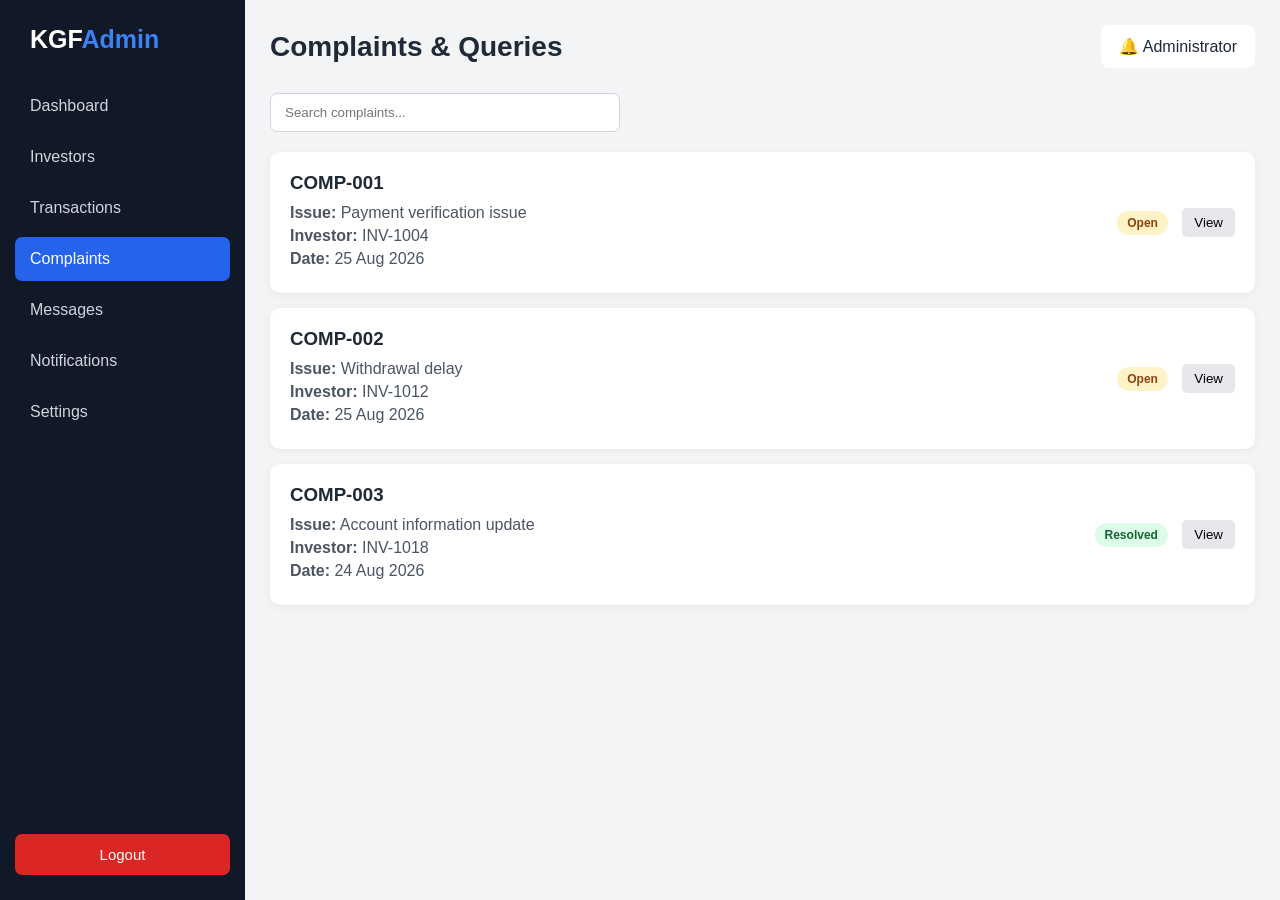
==== complaints.html @ 98525307 "update" ====
<!DOCTYPE html>
<html lang="en">
<head>
    <meta charset="UTF-8">
    <meta name="viewport" content="width=device-width, initial-scale=1.0">
    <title>KGF Admin - Complaints</title>
    <link rel="stylesheet" href="style.css">
</head>

<body>

<div class="sidebar">

    <div class="logo">KGF<span>Admin</span></div>

    <ul>
        <li><a href="index.html">Dashboard</a></li>
        <li><a href="investors.html">Investors</a></li>
        <li><a href="transactions.html">Transactions</a></li>
        <li><a href="complaints.html" class="active">Complaints</a></li>
        <li><a href="messages.html">Messages</a></li>
        <li><a href="notifications.html">Notifications</a></li>
        <li><a href="settings.html">Settings</a></li>
    </ul>

    <button class="logout-btn" onclick="logout()">Logout</button>

</div>

<div class="main-content">

    <div class="topbar">
        <h1>Complaints & Queries</h1>

        <div class="admin-profile">
            🔔 Administrator
        </div>
    </div>

    <div class="page-actions">

        <input
            type="text"
            id="complaintSearch"
            placeholder="Search complaints..."
            onkeyup="searchComplaints()"
        >

    </div>

    <div class="complaints-container" id="complaintContainer">

        <div class="complaint-card">

            <div>
                <h3>COMP-001</h3>
                <p><strong>Issue:</strong> Payment verification issue</p>
                <p><strong>Investor:</strong> INV-1004</p>
                <p><strong>Date:</strong> 25 Aug 2026</p>
            </div>

            <div>
                <span class="status pending">Open</span>

                <button
                    class="view-btn"
                    onclick="viewComplaint('COMP-001')">
                    View
                </button>
            </div>

        </div>

        <div class="complaint-card">

            <div>
                <h3>COMP-002</h3>
                <p><strong>Issue:</strong> Withdrawal delay</p>
                <p><strong>Investor:</strong> INV-1012</p>
                <p><strong>Date:</strong> 25 Aug 2026</p>
            </div>

            <div>
                <span class="status pending">Open</span>

                <button
                    class="view-btn"
                    onclick="viewComplaint('COMP-002')">
                    View
                </button>
            </div>

        </div>

        <div class="complaint-card">

            <div>
                <h3>COMP-003</h3>
                <p><strong>Issue:</strong> Account information update</p>
                <p><strong>Investor:</strong> INV-1018</p>
                <p><strong>Date:</strong> 24 Aug 2026</p>
            </div>

            <div>
                <span class="status completed">Resolved</span>

                <button
                    class="view-btn"
                    onclick="viewComplaint('COMP-003')">
                    View
                </button>
            </div>

        </div>

    </div>

</div>

<script src="script.js"></script>

</body>
</html>
---- style.css ----
* {
    margin: 0;
    padding: 0;
    box-sizing: border-box;
}

body {
    font-family: Arial, sans-serif;
    background: #f3f4f6;
    color: #1f2937;
}

/* SIDEBAR */

.sidebar {
    width: 245px;
    height: 100vh;
    background: #111827;
    position: fixed;
    left: 0;
    top: 0;
    padding: 25px 15px;
    color: white;
}

.logo {
    font-size: 25px;
    font-weight: bold;
    padding: 0 15px 30px;
}

.logo span {
    color: #3b82f6;
}

.sidebar ul {
    list-style: none;
}

.sidebar li {
    margin-bottom: 7px;
}

.sidebar a {
    display: block;
    text-decoration: none;
    color: #d1d5db;
    padding: 13px 15px;
    border-radius: 7px;
    transition: 0.2s;
}

.sidebar a:hover,
.sidebar a.active {
    background: #2563eb;
    color: white;
}

.logout-btn {
    position: absolute;
    bottom: 25px;
    left: 15px;
    width: calc(100% - 30px);
    padding: 12px;
    background: #dc2626;
    border: none;
    color: white;
    border-radius: 7px;
    cursor: pointer;
    font-size: 15px;
}

.logout-btn:hover {
    background: #b91c1c;
}

/* MAIN */

.main-content {
    margin-left: 245px;
    padding: 25px;
}

.topbar {
    display: flex;
    justify-content: space-between;
    align-items: center;
    margin-bottom: 25px;
}

.topbar h1 {
    font-size: 28px;
}

.admin-profile {
    background: white;
    padding: 12px 18px;
    border-radius: 8px;
}

/* STATS */

.stats-grid {
    display: grid;
    grid-template-columns: repeat(4, 1fr);
    gap: 20px;
    margin-bottom: 25px;
}

.stat-card {
    background: white;
    padding: 22px;
    border-radius: 10px;
    box-shadow: 0 2px 8px rgba(0, 0, 0, 0.05);
}

.stat-card h3 {
    color: #6b7280;
    font-size: 15px;
}

.stat-card p {
    font-size: 27px;
    font-weight: bold;
    margin: 10px 0;
}

.stat-card span {
    color: #9ca3af;
    font-size: 13px;
}

/* CARDS */

.content-card {
    background: white;
    border-radius: 10px;
    padding: 22px;
    margin-bottom: 25px;
    box-shadow: 0 2px 8px rgba(0, 0, 0, 0.05);
}

.card-header {
    display: flex;
    justify-content: space-between;
    align-items: center;
    margin-bottom: 20px;
}

.card-header h2 {
    font-size: 20px;
}

.small-link {
    color: #2563eb;
    text-decoration: none;
}

/* CHART */

.chart {
    height: 280px;
    display: flex;
    align-items: flex-end;
    justify-content: space-around;
    gap: 25px;
    border-bottom: 1px solid #ddd;
    padding: 20px 40px 0;
}

.bar {
    width: 55px;
    background: #2563eb;
    border-radius: 6px 6px 0 0;
    position: relative;
}

.bar span {
    position: absolute;
    bottom: -25px;
    left: 50%;
    transform: translateX(-50%);
    font-size: 13px;
}

/* TWO COLUMNS */

.two-column {
    display: grid;
    grid-template-columns: 1fr 1.5fr;
    gap: 25px;
}

/* ACTIVITY */

.activity {
    padding: 15px 0;
    border-bottom: 1px solid #eee;
}

.activity p {
    margin-bottom: 5px;
}

.activity small {
    color: #9ca3af;
}

/* TABLE */

table {
    width: 100%;
    border-collapse: collapse;
}

th {
    background: #f9fafb;
    text-align: left;
    padding: 14px;
    font-size: 14px;
    color: #4b5563;
}

td {
    padding: 14px;
    border-top: 1px solid #eee;
    font-size: 14px;
}

tr:hover {
    background: #f9fafb;
}

/* STATUS */

.status {
    padding: 5px 10px;
    border-radius: 20px;
    font-size: 12px;
    font-weight: bold;
}

.status.pending {
    background: #fef3c7;
    color: #92400e;
}

.status.completed,
.status.active {
    background: #dcfce7;
    color: #166534;
}

.status.rejected {
    background: #fee2e2;
    color: #991b1b;
}

/* BUTTONS */

.primary-btn {
    background: #2563eb;
    color: white;
    border: none;
    padding: 11px 18px;
    border-radius: 7px;
    cursor: pointer;
    font-size: 14px;
}

.primary-btn:hover {
    background: #1d4ed8;
}

.view-btn {
    background: #e5e7eb;
    border: none;
    padding: 7px 12px;
    border-radius: 5px;
    cursor: pointer;
}

.view-btn:hover {
    background: #d1d5db;
}

.approve-btn {
    background: #16a34a;
    color: white;
    border: none;
    padding: 7px 10px;
    border-radius: 5px;
    cursor: pointer;
    margin-right: 5px;
}

.reject-btn {
    background: #dc2626;
    color: white;
    border: none;
    padding: 7px 10px;
    border-radius: 5px;
    cursor: pointer;
}

/* SEARCH */

.page-actions {
    display: flex;
    justify-content: space-between;
    align-items: center;
    margin-bottom: 20px;
    gap: 15px;
}

.page-actions input {
    width: 350px;
    padding: 11px 14px;
    border: 1px solid #d1d5db;
    border-radius: 7px;
    outline: none;
}

.page-actions input:focus {
    border-color: #2563eb;
}

/* COMPLAINTS */

.complaints-container {
    display: flex;
    flex-direction: column;
    gap: 15px;
}

.complaint-card {
    background: white;
    padding: 20px;
    border-radius: 10px;
    display: flex;
    justify-content: space-between;
    align-items: center;
    box-shadow: 0 2px 8px rgba(0, 0, 0, 0.05);
}

.complaint-card h3 {
    margin-bottom: 10px;
}

.complaint-card p {
    margin: 5px 0;
    color: #4b5563;
}

.complaint-card .view-btn {
    margin-left: 10px;
}

/* NOTIFICATIONS */

.notification-actions {
    display: flex;
    justify-content: flex-end;
    margin-bottom: 20px;
}

.notifications-list {
    display: flex;
    flex-direction: column;
    gap: 15px;
}

.notification-item {
    background: white;
    padding: 20px;
    border-radius: 10px;
    display: flex;
    gap: 15px;
    align-items: center;
    box-shadow: 0 2px 8px rgba(0, 0, 0, 0.05);
}

.notification-icon-box {
    width: 40px;
    height: 40px;
    background: #dbeafe;
    color: #2563eb;
    border-radius: 50%;
    display: flex;
    align-items: center;
    justify-content: center;
    font-weight: bold;
}

/* SETTINGS */

.settings-container {
    max-width: 700px;
}

.form-group {
    margin-bottom: 20px;
}

.form-group label {
    display: block;
    margin-bottom: 7px;
    font-weight: bold;
}

.form-group input {
    width: 100%;
    padding: 12px;
    border: 1px solid #d1d5db;
    border-radius: 7px;
    outline: none;
}

.form-group input:focus {
    border-color: #2563eb;
}

/* RESPONSIVE */

@media (max-width: 1100px) {

    .stats-grid {
        grid-template-columns: repeat(2, 1fr);
    }

    .two-column {
        grid-template-columns: 1fr;
    }

}

@media (max-width: 700px) {

    .sidebar {
        width: 200px;
    }

    .main-content {
        margin-left: 200px;
        padding: 15px;
    }

    .stats-grid {
        grid-template-columns: 1fr;
    }

    .topbar {
        flex-direction: column;
        align-items: flex-start;
        gap: 15px;
    }

    .page-actions {
        flex-direction: column;
        align-items: stretch;
    }

    .page-actions input {
        width: 100%;
    }

    table {
        min-width: 700px;
    }

    .content-card {
        overflow-x: auto;
    }

    .complaint-card {
        flex-direction: column;
        align-items: flex-start;
        gap: 15px;
    }

}
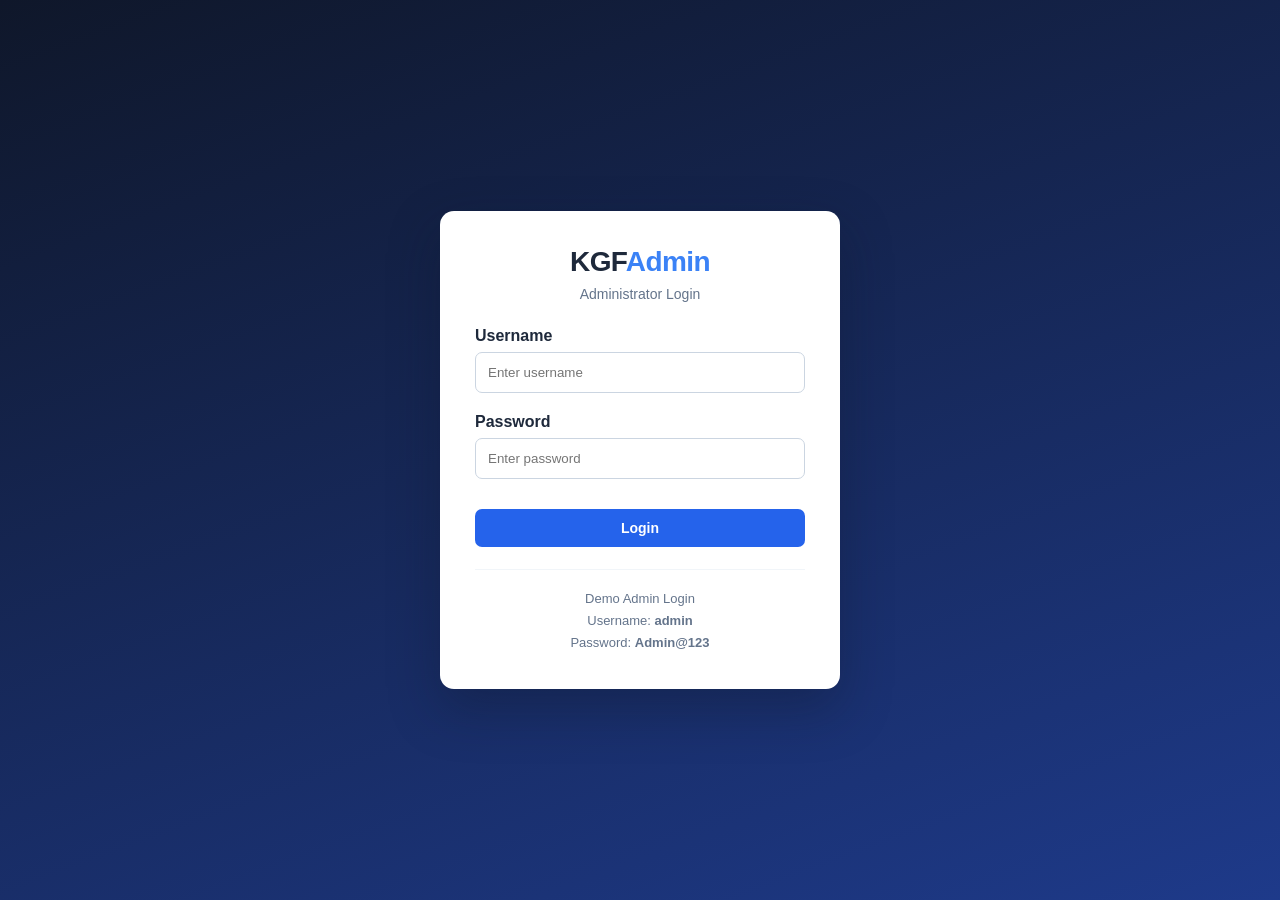
==== commit ed9477c2: "update" ====
--- a/complaints.html
+++ b/complaints.html
@@ -37,87 +37,109 @@
         </div>
     </div>
 
+    <div class="stats-grid summary-grid">
+
+        <div class="stat-card">
+            <h3>Open</h3>
+            <p id="statOpen">0</p>
+            <span>Needs first response</span>
+        </div>
+
+        <div class="stat-card">
+            <h3>In Progress</h3>
+            <p id="statProgress">0</p>
+            <span>Being handled by admin</span>
+        </div>
+
+        <div class="stat-card">
+            <h3>Resolved</h3>
+            <p id="statResolved">0</p>
+            <span>Closed this period</span>
+        </div>
+
+    </div>
+
     <div class="page-actions">
 
         <input
             type="text"
             id="complaintSearch"
-            placeholder="Search complaints..."
-            onkeyup="searchComplaints()"
+            placeholder="Search by issue, investor or ID..."
+            onkeyup="renderComplaints()"
         >
+
+        <select
+            class="filter-select"
+            id="complaintCategory"
+            onchange="renderComplaints()"
+        >
+            <option value="All">All Categories</option>
+        </select>
 
     </div>
 
-    <div class="complaints-container" id="complaintContainer">
+    <div class="filter-bar" id="complaintFilters">
 
-        <div class="complaint-card">
+        <button
+            class="filter-chip active"
+            data-status="All"
+            onclick="setComplaintFilter('All')"
+        >
+            All <span class="chip-count" id="chipAll">0</span>
+        </button>
 
-            <div>
-                <h3>COMP-001</h3>
-                <p><strong>Issue:</strong> Payment verification issue</p>
-                <p><strong>Investor:</strong> INV-1004</p>
-                <p><strong>Date:</strong> 25 Aug 2026</p>
-            </div>
+        <button
+            class="filter-chip"
+            data-status="Open"
+            onclick="setComplaintFilter('Open')"
+        >
+            Open <span class="chip-count" id="chipOpen">0</span>
+        </button>
 
-            <div>
-                <span class="status pending">Open</span>
+        <button
+            class="filter-chip"
+            data-status="In Progress"
+            onclick="setComplaintFilter('In Progress')"
+        >
+            In Progress <span class="chip-count" id="chipProgress">0</span>
+        </button>
 
-                <button
-                    class="view-btn"
-                    onclick="viewComplaint('COMP-001')">
-                    View
-                </button>
-            </div>
+        <button
+            class="filter-chip"
+            data-status="Resolved"
+            onclick="setComplaintFilter('Resolved')"
+        >
+            Resolved <span class="chip-count" id="chipResolved">0</span>
+        </button>
 
+    </div>
+
+    <div class="content-card">
+
+        <div class="card-header">
+            <h2>All Complaints</h2>
+            <span class="result-count" id="complaintCount">0 complaints</span>
         </div>
 
-        <div class="complaint-card">
+        <div class="complaints-container" id="complaintContainer"></div>
 
-            <div>
-                <h3>COMP-002</h3>
-                <p><strong>Issue:</strong> Withdrawal delay</p>
-                <p><strong>Investor:</strong> INV-1012</p>
-                <p><strong>Date:</strong> 25 Aug 2026</p>
-            </div>
-
-            <div>
-                <span class="status pending">Open</span>
-
-                <button
-                    class="view-btn"
-                    onclick="viewComplaint('COMP-002')">
-                    View
-                </button>
-            </div>
-
-        </div>
-
-        <div class="complaint-card">
-
-            <div>
-                <h3>COMP-003</h3>
-                <p><strong>Issue:</strong> Account information update</p>
-                <p><strong>Investor:</strong> INV-1018</p>
-                <p><strong>Date:</strong> 24 Aug 2026</p>
-            </div>
-
-            <div>
-                <span class="status completed">Resolved</span>
-
-                <button
-                    class="view-btn"
-                    onclick="viewComplaint('COMP-003')">
-                    View
-                </button>
-            </div>
-
+        <div class="empty-state" id="complaintEmpty">
+            <div class="empty-icon">✓</div>
+            <h3>No complaints found</h3>
+            <p>Try a different search term or clear the filters to see every complaint.</p>
         </div>
 
     </div>
 
 </div>
 
-<script src="script.js"></script>
+<script src="js/data.js"></script>
+<script src="js/core.js"></script>
+<script src="js/investors.js"></script>
+<script src="js/transactions.js"></script>
+<script src="js/dashboard.js"></script>
+<script src="js/complaints.js"></script>
+<script src="js/messages.js"></script>
 
 </body>
-</html>+</html>
--- a/style.css
+++ b/style.css
@@ -1,3 +1,75 @@
+/* DESIGN TOKENS */
+
+:root {
+
+    /* NEUTRALS */
+    --slate-50: #f8fafc;
+    --slate-100: #f1f5f9;
+    --slate-200: #e2e8f0;
+    --slate-300: #cbd5e1;
+    --slate-400: #94a3b8;
+    --slate-500: #64748b;
+    --slate-600: #475569;
+    --slate-700: #334155;
+    --slate-800: #1e293b;
+    --slate-900: #0f172a;
+
+    /* BRAND */
+    --brand-50: #eff6ff;
+    --brand-100: #dbeafe;
+    --brand-400: #60a5fa;
+    --brand-500: #3b82f6;
+    --brand-600: #2563eb;
+    --brand-700: #1d4ed8;
+    --brand-900: #1e3a8a;
+
+    /* SEMANTIC */
+    --success-50: #ecfdf5;
+    --success-500: #10b981;
+    --success-600: #16a34a;
+    --success-700: #15803d;
+    --success-800: #166534;
+
+    --warning-50: #fffbeb;
+    --warning-500: #f59e0b;
+    --warning-600: #d97706;
+    --warning-700: #b45309;
+    --warning-800: #92400e;
+
+    --danger-50: #fef2f2;
+    --danger-500: #ef4444;
+    --danger-600: #dc2626;
+    --danger-700: #b91c1c;
+    --danger-800: #991b1b;
+
+    --info-50: #ecfeff;
+    --info-500: #06b6d4;
+    --info-600: #0891b2;
+    --info-800: #155e75;
+
+    --violet-50: #f5f3ff;
+    --violet-500: #8b5cf6;
+    --violet-600: #7c3aed;
+    --violet-800: #5b21b6;
+
+    /* SURFACES */
+    --page-bg: #f1f5f9;
+    --card-bg: #ffffff;
+    --border: #e2e8f0;
+    --text: #1e293b;
+    --text-muted: #64748b;
+    --text-soft: #94a3b8;
+
+    --shadow-sm: 0 1px 2px rgba(15, 23, 42, 0.06);
+    --shadow-md: 0 2px 8px rgba(15, 23, 42, 0.06);
+    --shadow-lg: 0 10px 30px rgba(15, 23, 42, 0.10);
+
+    --radius-sm: 7px;
+    --radius: 10px;
+    --radius-lg: 14px;
+
+}
+
 * {
     margin: 0;
     padding: 0;
@@ -6,8 +78,8 @@
 
 body {
     font-family: Arial, sans-serif;
-    background: #f3f4f6;
-    color: #1f2937;
+    background: var(--page-bg);
+    color: var(--text);
 }
 
 /* SIDEBAR */
@@ -15,7 +87,7 @@
 .sidebar {
     width: 245px;
     height: 100vh;
-    background: #111827;
+    background: linear-gradient(180deg, var(--slate-900) 0%, #111c31 100%);
     position: fixed;
     left: 0;
     top: 0;
@@ -27,10 +99,11 @@
     font-size: 25px;
     font-weight: bold;
     padding: 0 15px 30px;
+    letter-spacing: -0.5px;
 }
 
 .logo span {
-    color: #3b82f6;
+    color: var(--brand-400);
 }
 
 .sidebar ul {
@@ -44,16 +117,22 @@
 .sidebar a {
     display: block;
     text-decoration: none;
-    color: #d1d5db;
+    color: var(--slate-300);
     padding: 13px 15px;
-    border-radius: 7px;
+    border-radius: var(--radius-sm);
     transition: 0.2s;
-}
-
-.sidebar a:hover,
+    font-size: 14.5px;
+}
+
+.sidebar a:hover {
+    background: rgba(255, 255, 255, 0.07);
+    color: white;
+}
+
 .sidebar a.active {
-    background: #2563eb;
+    background: var(--brand-600);
     color: white;
+    box-shadow: 0 4px 12px rgba(37, 99, 235, 0.4);
 }
 
 .logout-btn {
@@ -62,16 +141,17 @@
     left: 15px;
     width: calc(100% - 30px);
     padding: 12px;
-    background: #dc2626;
+    background: var(--danger-600);
     border: none;
     color: white;
-    border-radius: 7px;
+    border-radius: var(--radius-sm);
     cursor: pointer;
     font-size: 15px;
+    transition: 0.2s;
 }
 
 .logout-btn:hover {
-    background: #b91c1c;
+    background: var(--danger-700);
 }
 
 /* MAIN */
@@ -86,16 +166,43 @@
     justify-content: space-between;
     align-items: center;
     margin-bottom: 25px;
+    gap: 20px;
 }
 
 .topbar h1 {
     font-size: 28px;
+    letter-spacing: -0.6px;
+}
+
+.topbar-subtitle {
+    color: var(--text-muted);
+    font-size: 14px;
+    margin-top: 4px;
 }
 
 .admin-profile {
     background: white;
-    padding: 12px 18px;
-    border-radius: 8px;
+    padding: 10px 16px;
+    border-radius: 30px;
+    border: 1px solid var(--border);
+    box-shadow: var(--shadow-sm);
+    display: flex;
+    align-items: center;
+    gap: 9px;
+    font-size: 14px;
+    font-weight: bold;
+}
+
+.admin-avatar {
+    width: 26px;
+    height: 26px;
+    border-radius: 50%;
+    background: var(--brand-600);
+    color: white;
+    display: flex;
+    align-items: center;
+    justify-content: center;
+    font-size: 11px;
 }
 
 /* STATS */
@@ -108,36 +215,109 @@
 }
 
 .stat-card {
-    background: white;
-    padding: 22px;
-    border-radius: 10px;
-    box-shadow: 0 2px 8px rgba(0, 0, 0, 0.05);
+    background: var(--card-bg);
+    padding: 20px 22px;
+    border-radius: var(--radius);
+    box-shadow: var(--shadow-md);
+    border: 1px solid var(--border);
+    position: relative;
+    overflow: hidden;
+    transition: 0.2s;
+}
+
+.stat-card:hover {
+    transform: translateY(-2px);
+    box-shadow: var(--shadow-lg);
+}
+
+.stat-top {
+    display: flex;
+    justify-content: space-between;
+    align-items: flex-start;
+    gap: 12px;
+    margin-bottom: 14px;
 }
 
 .stat-card h3 {
-    color: #6b7280;
-    font-size: 15px;
-}
+    color: var(--text-muted);
+    font-size: 13.5px;
+    font-weight: bold;
+    text-transform: uppercase;
+    letter-spacing: 0.4px;
+}
+
+.stat-icon {
+    width: 40px;
+    height: 40px;
+    border-radius: var(--radius-sm);
+    display: flex;
+    align-items: center;
+    justify-content: center;
+    font-size: 18px;
+    flex-shrink: 0;
+}
+
+.stat-icon.brand { background: var(--brand-50); color: var(--brand-600); }
+.stat-icon.success { background: var(--success-50); color: var(--success-600); }
+.stat-icon.warning { background: var(--warning-50); color: var(--warning-600); }
+.stat-icon.danger { background: var(--danger-50); color: var(--danger-600); }
+.stat-icon.info { background: var(--info-50); color: var(--info-600); }
+.stat-icon.violet { background: var(--violet-50); color: var(--violet-600); }
 
 .stat-card p {
-    font-size: 27px;
-    font-weight: bold;
-    margin: 10px 0;
+    font-size: 28px;
+    font-weight: bold;
+    letter-spacing: -0.8px;
+    line-height: 1.1;
+}
+
+.stat-footer {
+    display: flex;
+    align-items: center;
+    gap: 7px;
+    margin-top: 9px;
+    flex-wrap: wrap;
 }
 
 .stat-card span {
-    color: #9ca3af;
+    color: var(--text-soft);
     font-size: 13px;
 }
 
+.delta {
+    display: inline-flex;
+    align-items: center;
+    gap: 3px;
+    padding: 3px 8px;
+    border-radius: 20px;
+    font-size: 12px;
+    font-weight: bold;
+}
+
+.delta.up {
+    background: var(--success-50);
+    color: var(--success-700);
+}
+
+.delta.down {
+    background: var(--danger-50);
+    color: var(--danger-700);
+}
+
+.delta.flat {
+    background: var(--slate-100);
+    color: var(--slate-600);
+}
+
 /* CARDS */
 
 .content-card {
-    background: white;
-    border-radius: 10px;
+    background: var(--card-bg);
+    border-radius: var(--radius);
     padding: 22px;
     margin-bottom: 25px;
-    box-shadow: 0 2px 8px rgba(0, 0, 0, 0.05);
+    box-shadow: var(--shadow-md);
+    border: 1px solid var(--border);
 }
 
 .card-header {
@@ -145,45 +325,214 @@
     justify-content: space-between;
     align-items: center;
     margin-bottom: 20px;
+    gap: 12px;
 }
 
 .card-header h2 {
-    font-size: 20px;
-}
-
+    font-size: 18px;
+    letter-spacing: -0.3px;
+}
+
+.card-header .small-link,
 .small-link {
-    color: #2563eb;
+    color: var(--brand-600);
     text-decoration: none;
+    font-size: 14px;
+    font-weight: bold;
+}
+
+.small-link:hover {
+    color: var(--brand-700);
+    text-decoration: underline;
 }
 
 /* CHART */
 
-.chart {
-    height: 280px;
-    display: flex;
-    align-items: flex-end;
-    justify-content: space-around;
-    gap: 25px;
-    border-bottom: 1px solid #ddd;
-    padding: 20px 40px 0;
-}
-
-.bar {
-    width: 55px;
-    background: #2563eb;
-    border-radius: 6px 6px 0 0;
+.chart-panel .card-header {
+    margin-bottom: 8px;
+}
+
+.chart-legend {
+    display: flex;
+    gap: 16px;
+    align-items: center;
+}
+
+.legend-item {
+    display: flex;
+    align-items: center;
+    gap: 6px;
+    color: var(--text-muted);
+    font-size: 13px;
+}
+
+.legend-swatch {
+    width: 10px;
+    height: 10px;
+    border-radius: 3px;
+}
+
+.chart-wrap {
     position: relative;
-}
-
-.bar span {
+    width: 100%;
+}
+
+.chart-wrap svg {
+    display: block;
+    width: 100%;
+    height: auto;
+    overflow: visible;
+}
+
+.chart-grid-line {
+    stroke: var(--slate-200);
+    stroke-width: 1;
+    stroke-dasharray: 4 4;
+}
+
+.chart-axis-label {
+    fill: var(--text-soft);
+    font-size: 11px;
+    font-family: Arial, sans-serif;
+}
+
+.chart-tooltip {
     position: absolute;
-    bottom: -25px;
-    left: 50%;
-    transform: translateX(-50%);
+    pointer-events: none;
+    background: var(--slate-900);
+    color: white;
+    padding: 8px 11px;
+    border-radius: var(--radius-sm);
+    font-size: 12.5px;
+    line-height: 1.45;
+    transform: translate(-50%, -115%);
+    white-space: nowrap;
+    opacity: 0;
+    transition: opacity 0.15s;
+    z-index: 5;
+    box-shadow: var(--shadow-lg);
+}
+
+.chart-tooltip.visible {
+    opacity: 1;
+}
+
+.chart-tooltip strong {
+    display: block;
     font-size: 13px;
 }
 
-/* TWO COLUMNS */
+.chart-summary {
+    display: flex;
+    gap: 28px;
+    flex-wrap: wrap;
+    margin-top: 18px;
+    padding-top: 16px;
+    border-top: 1px solid var(--slate-100);
+}
+
+.chart-summary-item span {
+    display: block;
+    color: var(--text-soft);
+    font-size: 12.5px;
+    margin-bottom: 3px;
+}
+
+.chart-summary-item strong {
+    font-size: 17px;
+    letter-spacing: -0.3px;
+}
+
+/* ALLOCATION */
+
+.allocation-layout {
+    display: flex;
+    align-items: center;
+    gap: 24px;
+    flex-wrap: wrap;
+}
+
+.donut-wrap {
+    position: relative;
+    width: 168px;
+    height: 168px;
+    flex-shrink: 0;
+}
+
+.donut-wrap svg {
+    transform: rotate(-90deg);
+}
+
+.donut-center {
+    position: absolute;
+    inset: 0;
+    display: flex;
+    flex-direction: column;
+    align-items: center;
+    justify-content: center;
+    gap: 2px;
+    text-align: center;
+}
+
+.donut-center span {
+    color: var(--text-soft);
+    font-size: 12px;
+}
+
+.donut-center strong {
+    font-size: 21px;
+    letter-spacing: -0.5px;
+}
+
+.allocation-list {
+    flex: 1;
+    min-width: 190px;
+    display: flex;
+    flex-direction: column;
+    gap: 12px;
+}
+
+.allocation-row {
+    display: flex;
+    align-items: center;
+    gap: 10px;
+}
+
+.allocation-row .legend-swatch {
+    width: 11px;
+    height: 11px;
+    border-radius: 3px;
+    flex-shrink: 0;
+}
+
+.allocation-name {
+    flex: 1;
+    font-size: 14px;
+}
+
+.allocation-bar {
+    width: 74px;
+    height: 6px;
+    background: var(--slate-100);
+    border-radius: 3px;
+    overflow: hidden;
+}
+
+.allocation-bar i {
+    display: block;
+    height: 100%;
+    border-radius: 3px;
+}
+
+.allocation-pct {
+    width: 44px;
+    text-align: right;
+    font-size: 13.5px;
+    font-weight: bold;
+    font-variant-numeric: tabular-nums;
+}
+
+/* DASHBOARD LAYOUT */
 
 .two-column {
     display: grid;
@@ -191,20 +540,100 @@
     gap: 25px;
 }
 
+.two-column.equal {
+    grid-template-columns: 1fr 1fr;
+}
+
+/* PENDING REQUESTS */
+
+.request-item {
+    display: flex;
+    align-items: center;
+    gap: 13px;
+    padding: 14px 0;
+    border-bottom: 1px solid var(--slate-100);
+}
+
+.request-item:last-child {
+    border-bottom: none;
+    padding-bottom: 0;
+}
+
+.request-main {
+    flex: 1;
+    min-width: 0;
+}
+
+.request-main strong {
+    font-size: 14.5px;
+}
+
+.request-main span {
+    display: block;
+    color: var(--text-soft);
+    font-size: 12.5px;
+    margin-top: 3px;
+}
+
+.request-amount {
+    text-align: right;
+    white-space: nowrap;
+}
+
+.request-amount strong {
+    display: block;
+    font-size: 15px;
+    font-variant-numeric: tabular-nums;
+}
+
+.request-amount span {
+    display: block;
+    font-size: 12px;
+    color: var(--text-soft);
+    margin-top: 3px;
+}
+
 /* ACTIVITY */
 
 .activity {
     padding: 15px 0;
-    border-bottom: 1px solid #eee;
+    border-bottom: 1px solid var(--slate-100);
+    display: flex;
+    gap: 13px;
+    align-items: flex-start;
+}
+
+.activity:last-child {
+    border-bottom: none;
+    padding-bottom: 0;
 }
 
 .activity p {
     margin-bottom: 5px;
+    font-size: 14.5px;
+    line-height: 1.5;
 }
 
 .activity small {
-    color: #9ca3af;
-}
+    color: var(--text-soft);
+    font-size: 12.5px;
+}
+
+.activity-icon {
+    width: 34px;
+    height: 34px;
+    border-radius: 50%;
+    display: flex;
+    align-items: center;
+    justify-content: center;
+    font-size: 14px;
+    flex-shrink: 0;
+}
+
+.activity-icon.brand { background: var(--brand-50); color: var(--brand-600); }
+.activity-icon.success { background: var(--success-50); color: var(--success-600); }
+.activity-icon.warning { background: var(--warning-50); color: var(--warning-600); }
+.activity-icon.danger { background: var(--danger-50); color: var(--danger-600); }
 
 /* TABLE */
 
@@ -214,93 +643,207 @@
 }
 
 th {
-    background: #f9fafb;
+    background: var(--slate-50);
     text-align: left;
-    padding: 14px;
-    font-size: 14px;
-    color: #4b5563;
+    padding: 13px 14px;
+    font-size: 12.5px;
+    color: var(--text-muted);
+    text-transform: uppercase;
+    letter-spacing: 0.4px;
+    border-bottom: 1px solid var(--border);
+    white-space: nowrap;
 }
 
 td {
     padding: 14px;
-    border-top: 1px solid #eee;
+    border-bottom: 1px solid var(--slate-100);
     font-size: 14px;
-}
-
-tr:hover {
-    background: #f9fafb;
-}
-
-/* STATUS */
-
-.status {
-    padding: 5px 10px;
+    vertical-align: middle;
+}
+
+tbody tr {
+    transition: background 0.15s;
+}
+
+tbody tr:hover {
+    background: var(--slate-50);
+}
+
+tbody tr:last-child td {
+    border-bottom: none;
+}
+
+td.amount {
+    font-weight: bold;
+    text-align: right;
+    font-variant-numeric: tabular-nums;
+    white-space: nowrap;
+}
+
+th.amount {
+    text-align: right;
+}
+
+.cell-strong {
+    font-weight: bold;
+}
+
+.cell-sub {
+    display: block;
+    color: var(--text-soft);
+    font-size: 12.5px;
+    margin-top: 2px;
+}
+
+.table-person {
+    display: flex;
+    align-items: center;
+    gap: 10px;
+}
+
+.table-person .avatar {
+    width: 32px;
+    height: 32px;
+    font-size: 11.5px;
+}
+
+.type-badge {
+    display: inline-flex;
+    align-items: center;
+    gap: 5px;
+    padding: 4px 10px;
     border-radius: 20px;
     font-size: 12px;
     font-weight: bold;
+    white-space: nowrap;
+}
+
+.type-badge.investment {
+    background: var(--success-50);
+    color: var(--success-700);
+}
+
+.type-badge.withdrawal {
+    background: var(--warning-50);
+    color: var(--warning-700);
+}
+
+.type-badge.transfer {
+    background: var(--brand-50);
+    color: var(--brand-700);
+}
+
+.type-badge.dividend {
+    background: var(--violet-50);
+    color: var(--violet-800);
+}
+
+/* STATUS */
+
+.status {
+    display: inline-block;
+    padding: 5px 11px;
+    border-radius: 20px;
+    font-size: 12px;
+    font-weight: bold;
+    white-space: nowrap;
 }
 
 .status.pending {
-    background: #fef3c7;
-    color: #92400e;
+    background: var(--warning-50);
+    color: var(--warning-800);
 }
 
 .status.completed,
-.status.active {
-    background: #dcfce7;
-    color: #166534;
+.status.active,
+.status.approved {
+    background: var(--success-50);
+    color: var(--success-800);
 }
 
 .status.rejected {
-    background: #fee2e2;
-    color: #991b1b;
+    background: var(--danger-50);
+    color: var(--danger-800);
+}
+
+.status.inprogress,
+.status.processing {
+    background: var(--brand-50);
+    color: var(--brand-900);
 }
 
 /* BUTTONS */
 
 .primary-btn {
-    background: #2563eb;
+    background: var(--brand-600);
     color: white;
     border: none;
     padding: 11px 18px;
-    border-radius: 7px;
+    border-radius: var(--radius-sm);
     cursor: pointer;
     font-size: 14px;
+    font-weight: bold;
+    transition: 0.2s;
 }
 
 .primary-btn:hover {
-    background: #1d4ed8;
+    background: var(--brand-700);
+    box-shadow: 0 4px 12px rgba(37, 99, 235, 0.35);
 }
 
 .view-btn {
-    background: #e5e7eb;
+    background: var(--slate-100);
     border: none;
     padding: 7px 12px;
     border-radius: 5px;
     cursor: pointer;
+    font-size: 13px;
+    color: var(--slate-700);
+    transition: 0.2s;
 }
 
 .view-btn:hover {
-    background: #d1d5db;
+    background: var(--slate-200);
 }
 
 .approve-btn {
-    background: #16a34a;
+    background: var(--success-600);
     color: white;
     border: none;
-    padding: 7px 10px;
+    padding: 7px 12px;
     border-radius: 5px;
     cursor: pointer;
     margin-right: 5px;
+    font-size: 13px;
+    font-weight: bold;
+    transition: 0.2s;
+}
+
+.approve-btn:hover {
+    background: var(--success-700);
 }
 
 .reject-btn {
-    background: #dc2626;
+    background: var(--danger-600);
     color: white;
     border: none;
-    padding: 7px 10px;
+    padding: 7px 12px;
     border-radius: 5px;
     cursor: pointer;
+    font-size: 13px;
+    font-weight: bold;
+    transition: 0.2s;
+}
+
+.reject-btn:hover {
+    background: var(--danger-700);
+}
+
+.approve-btn:disabled,
+.reject-btn:disabled {
+    background: var(--slate-200);
+    color: var(--text-soft);
+    cursor: not-allowed;
 }
 
 /* SEARCH */
@@ -316,7 +859,7 @@
 .page-actions input {
     width: 350px;
     padding: 11px 14px;
-    border: 1px solid #d1d5db;
+    border: 1px solid var(--slate-300);
     border-radius: 7px;
     outline: none;
 }
@@ -325,7 +868,119 @@
     border-color: #2563eb;
 }
 
+/* INFO BANNER */
+
+.action-group {
+    display: flex;
+    align-items: center;
+    gap: 10px;
+}
+
+.info-banner {
+    display: flex;
+    align-items: center;
+    gap: 15px;
+    background: var(--brand-50);
+    border: 1px solid var(--brand-100);
+    border-radius: var(--radius);
+    padding: 16px 20px;
+    margin-bottom: 20px;
+}
+
+.info-icon {
+    width: 32px;
+    height: 32px;
+    flex-shrink: 0;
+    border-radius: 50%;
+    background: var(--brand-600);
+    color: white;
+    display: flex;
+    align-items: center;
+    justify-content: center;
+    font-weight: bold;
+    font-family: Georgia, serif;
+}
+
+.info-text {
+    flex: 1;
+}
+
+.info-text h3 {
+    font-size: 15px;
+    margin-bottom: 3px;
+    color: var(--brand-900);
+}
+
+.info-text p {
+    font-size: 13.5px;
+    line-height: 1.5;
+    color: var(--slate-600);
+}
+
+.info-banner .view-btn {
+    flex-shrink: 0;
+}
+
 /* COMPLAINTS */
+
+.summary-grid {
+    grid-template-columns: repeat(3, 1fr);
+}
+
+.filter-select {
+    padding: 11px 14px;
+    border: 1px solid var(--slate-300);
+    border-radius: 7px;
+    background: white;
+    font-size: 14px;
+    color: #1f2937;
+    outline: none;
+    cursor: pointer;
+}
+
+.filter-select:focus {
+    border-color: #2563eb;
+}
+
+.filter-bar {
+    display: flex;
+    flex-wrap: wrap;
+    gap: 8px;
+    margin-bottom: 20px;
+}
+
+.filter-chip {
+    background: white;
+    border: 1px solid var(--slate-200);
+    color: var(--slate-600);
+    padding: 8px 15px;
+    border-radius: 20px;
+    cursor: pointer;
+    font-size: 13px;
+    transition: 0.2s;
+}
+
+.filter-chip:hover {
+    border-color: #2563eb;
+    color: #2563eb;
+}
+
+.filter-chip.active {
+    background: #2563eb;
+    border-color: #2563eb;
+    color: white;
+}
+
+.filter-chip .chip-count {
+    opacity: 0.7;
+    margin-left: 5px;
+    font-size: 12px;
+}
+
+.result-count {
+    color: var(--slate-400);
+    font-size: 13px;
+}
 
 .complaints-container {
     display: flex;
@@ -334,26 +989,212 @@
 }
 
 .complaint-card {
+    --accent: #f59e0b;
     background: white;
-    padding: 20px;
+    border: 1px solid var(--slate-200);
+    border-left: 4px solid var(--accent);
     border-radius: 10px;
     display: flex;
+    box-shadow: 0 2px 8px rgba(0, 0, 0, 0.04);
+    overflow: hidden;
+    transition: 0.2s;
+}
+
+.complaint-card:hover {
+    box-shadow: 0 6px 18px rgba(0, 0, 0, 0.08);
+    transform: translateY(-1px);
+}
+
+.complaint-card[data-status="Open"] {
+    --accent: #dc2626;
+}
+
+.complaint-card[data-status="In Progress"] {
+    --accent: #2563eb;
+}
+
+.complaint-card[data-status="Resolved"] {
+    --accent: #16a34a;
+}
+
+.complaint-card:hover .avatar {
+    background: var(--accent);
+    color: white;
+}
+
+.complaint-main {
+    flex: 1;
+    padding: 18px 20px;
+}
+
+.complaint-top {
+    display: flex;
     justify-content: space-between;
-    align-items: center;
-    box-shadow: 0 2px 8px rgba(0, 0, 0, 0.05);
-}
-
-.complaint-card h3 {
-    margin-bottom: 10px;
-}
-
-.complaint-card p {
-    margin: 5px 0;
-    color: #4b5563;
-}
-
-.complaint-card .view-btn {
-    margin-left: 10px;
+    align-items: flex-start;
+    gap: 15px;
+}
+
+.complaint-identity {
+    display: flex;
+    align-items: center;
+    gap: 12px;
+    min-width: 0;
+}
+
+.avatar {
+    width: 38px;
+    height: 38px;
+    flex-shrink: 0;
+    background: var(--slate-100);
+    color: var(--slate-500);
+    border-radius: 50%;
+    display: flex;
+    align-items: center;
+    justify-content: center;
+    font-weight: bold;
+    font-size: 13px;
+    transition: 0.2s;
+}
+
+.avatar.admin {
+    background: #2563eb;
+    color: white;
+}
+
+.complaint-identity h3 {
+    font-size: 16px;
+    margin-bottom: 4px;
+    overflow-wrap: anywhere;
+}
+
+.complaint-meta {
+    color: var(--slate-400);
+    font-size: 13px;
+}
+
+.complaint-meta strong {
+    color: var(--slate-500);
+}
+
+.complaint-tags {
+    display: flex;
+    align-items: center;
+    gap: 8px;
+    flex-shrink: 0;
+    flex-wrap: wrap;
+    justify-content: flex-end;
+}
+
+.badge {
+    padding: 4px 10px;
+    border-radius: 20px;
+    font-size: 11px;
+    font-weight: bold;
+    letter-spacing: 0.3px;
+    text-transform: uppercase;
+}
+
+.badge.high {
+    background: #fee2e2;
+    color: #991b1b;
+}
+
+.badge.medium {
+    background: #fef3c7;
+    color: #92400e;
+}
+
+.badge.low {
+    background: #e0e7ff;
+    color: #3730a3;
+}
+
+.category-badge {
+    background: var(--slate-100);
+    color: var(--slate-600);
+    padding: 4px 10px;
+    border-radius: 20px;
+    font-size: 12px;
+    font-weight: bold;
+}
+
+.complaint-detail {
+    color: var(--slate-600);
+    font-size: 14px;
+    line-height: 1.55;
+    margin: 14px 0 16px;
+    padding-left: 50px;
+}
+
+.complaint-actions {
+    display: flex;
+    flex-wrap: wrap;
+    gap: 8px;
+    padding-left: 50px;
+}
+
+.ghost-btn {
+    background: white;
+    border: 1px solid var(--slate-300);
+    color: var(--slate-600);
+    padding: 7px 12px;
+    border-radius: 5px;
+    cursor: pointer;
+    font-size: 13px;
+}
+
+.ghost-btn:hover {
+    border-color: #2563eb;
+    color: #2563eb;
+}
+
+.ghost-btn.success {
+    color: #166534;
+    border-color: #bbf7d0;
+}
+
+.ghost-btn.success:hover {
+    background: #dcfce7;
+    border-color: #16a34a;
+    color: #166534;
+}
+
+/* EMPTY STATE */
+
+.empty-state {
+    display: none;
+    flex-direction: column;
+    align-items: center;
+    gap: 8px;
+    padding: 55px 20px;
+    text-align: center;
+}
+
+.empty-state.visible {
+    display: flex;
+}
+
+.empty-state .empty-icon {
+    width: 56px;
+    height: 56px;
+    border-radius: 50%;
+    background: var(--slate-100);
+    color: var(--slate-400);
+    display: flex;
+    align-items: center;
+    justify-content: center;
+    font-size: 24px;
+    margin-bottom: 5px;
+}
+
+.empty-state h3 {
+    font-size: 17px;
+}
+
+.empty-state p {
+    color: var(--slate-400);
+    font-size: 14px;
+    max-width: 340px;
 }
 
 /* NOTIFICATIONS */
@@ -392,6 +1233,307 @@
     font-weight: bold;
 }
 
+/* MESSAGES INBOX */
+
+.inbox {
+    display: grid;
+    grid-template-columns: 340px 1fr;
+    gap: 20px;
+    align-items: start;
+}
+
+.inbox-panel {
+    background: white;
+    border-radius: 10px;
+    box-shadow: 0 2px 8px rgba(0, 0, 0, 0.05);
+    overflow: hidden;
+}
+
+.inbox-panel-header {
+    padding: 16px 18px;
+    border-bottom: 1px solid #eee;
+    display: flex;
+    justify-content: space-between;
+    align-items: center;
+    gap: 10px;
+}
+
+.inbox-panel-header h2 {
+    font-size: 16px;
+}
+
+.inbox-search {
+    padding: 16px 18px;
+    border-bottom: 1px solid #eee;
+}
+
+.inbox-search input {
+    width: 100%;
+    padding: 10px 13px;
+    border: 1px solid var(--slate-300);
+    border-radius: 7px;
+    outline: none;
+    font-size: 14px;
+}
+
+.inbox-search input:focus {
+    border-color: #2563eb;
+}
+
+.conversation-list {
+    max-height: 620px;
+    overflow-y: auto;
+}
+
+.conversation-item {
+    display: flex;
+    gap: 12px;
+    padding: 15px 18px;
+    border-bottom: 1px solid var(--slate-100);
+    cursor: pointer;
+    transition: background 0.15s;
+    text-align: left;
+    width: 100%;
+    border-left: 3px solid transparent;
+    background: white;
+    font-family: inherit;
+}
+
+.conversation-item:hover {
+    background: var(--slate-50);
+}
+
+.conversation-item.active {
+    background: #eff6ff;
+    border-left-color: #2563eb;
+}
+
+.conversation-body {
+    flex: 1;
+    min-width: 0;
+}
+
+.conversation-top {
+    display: flex;
+    justify-content: space-between;
+    align-items: baseline;
+    gap: 10px;
+    margin-bottom: 4px;
+}
+
+.conversation-top strong {
+    font-size: 14px;
+    overflow-wrap: anywhere;
+}
+
+.conversation-item.active .conversation-top strong {
+    color: #1d4ed8;
+}
+
+.conversation-time {
+    color: var(--slate-400);
+    font-size: 12px;
+    white-space: nowrap;
+}
+
+.conversation-preview {
+    display: block;
+    color: var(--slate-500);
+    font-size: 13px;
+    overflow: hidden;
+    text-overflow: ellipsis;
+    white-space: nowrap;
+}
+
+.conversation-tags {
+    display: flex;
+    gap: 6px;
+    margin-top: 7px;
+    align-items: center;
+}
+
+.unread-dot {
+    width: 8px;
+    height: 8px;
+    background: #2563eb;
+    border-radius: 50%;
+    flex-shrink: 0;
+    margin-top: 5px;
+}
+
+.thread-panel {
+    display: flex;
+    flex-direction: column;
+    min-height: 620px;
+}
+
+.thread-header {
+    padding: 18px 20px;
+    border-bottom: 1px solid #eee;
+}
+
+.thread-header h2 {
+    font-size: 18px;
+    margin-bottom: 5px;
+}
+
+.thread-header p {
+    color: var(--slate-400);
+    font-size: 13px;
+}
+
+.thread-messages {
+    flex: 1;
+    padding: 20px;
+    display: flex;
+    flex-direction: column;
+    gap: 14px;
+    overflow-y: auto;
+    max-height: 460px;
+    background: var(--slate-50);
+}
+
+.message-row {
+    display: flex;
+    gap: 10px;
+    align-items: flex-end;
+    max-width: 78%;
+}
+
+.message-row.admin {
+    margin-left: auto;
+    flex-direction: row-reverse;
+}
+
+.message-bubble {
+    background: white;
+    border: 1px solid var(--slate-200);
+    padding: 11px 14px;
+    border-radius: 14px;
+    border-bottom-left-radius: 4px;
+    font-size: 14px;
+    line-height: 1.5;
+    color: #1f2937;
+    overflow-wrap: anywhere;
+}
+
+.message-row.admin .message-bubble {
+    background: #2563eb;
+    border-color: #2563eb;
+    color: white;
+    border-radius: 14px;
+    border-bottom-right-radius: 4px;
+}
+
+.message-meta {
+    font-size: 11px;
+    color: var(--slate-400);
+    margin-top: 5px;
+    white-space: nowrap;
+}
+
+.message-row.admin .message-meta {
+    text-align: right;
+}
+
+.composer {
+    padding: 16px 20px;
+    border-top: 1px solid #eee;
+}
+
+.composer textarea {
+    width: 100%;
+    min-height: 85px;
+    padding: 12px;
+    border: 1px solid var(--slate-300);
+    border-radius: 7px;
+    outline: none;
+    resize: vertical;
+    font-family: inherit;
+    font-size: 14px;
+}
+
+.composer textarea:focus {
+    border-color: #2563eb;
+}
+
+.composer-actions {
+    display: flex;
+    justify-content: space-between;
+    align-items: center;
+    margin-top: 12px;
+    gap: 10px;
+}
+
+.composer-hint {
+    color: var(--slate-400);
+    font-size: 12px;
+}
+
+
+/* LOGIN */
+
+.login-page {
+    min-height: 100vh;
+    width: 100%;
+    background: linear-gradient(160deg, var(--slate-900) 0%, var(--brand-900) 100%);
+    display: flex;
+    justify-content: center;
+    align-items: center;
+    padding: 25px;
+}
+
+.login-card {
+    width: 400px;
+    max-width: 100%;
+    background: white;
+    padding: 35px;
+    border-radius: var(--radius-lg);
+    box-shadow: 0 20px 50px rgba(15, 23, 42, 0.35);
+}
+
+.login-logo {
+    text-align: center;
+    margin-bottom: 25px;
+}
+
+.login-logo h2 {
+    font-size: 28px;
+    letter-spacing: -0.6px;
+}
+
+.login-logo span {
+    color: var(--brand-500);
+}
+
+.login-logo p {
+    color: var(--text-muted);
+    margin-top: 8px;
+    font-size: 14px;
+}
+
+.login-error {
+    display: none;
+    margin-top: 15px;
+    padding: 11px;
+    border-radius: var(--radius-sm);
+    background: var(--danger-50);
+    color: var(--danger-800);
+    font-size: 14px;
+    text-align: center;
+    font-weight: bold;
+}
+
+.login-info {
+    margin-top: 22px;
+    padding-top: 18px;
+    border-top: 1px solid var(--slate-100);
+    text-align: center;
+    color: var(--text-muted);
+    font-size: 13px;
+    line-height: 1.7;
+}
+
 /* SETTINGS */
 
 .settings-container {
@@ -411,7 +1553,7 @@
 .form-group input {
     width: 100%;
     padding: 12px;
-    border: 1px solid #d1d5db;
+    border: 1px solid var(--slate-300);
     border-radius: 7px;
     outline: none;
 }
@@ -420,6 +1562,77 @@
     border-color: #2563eb;
 }
 
+.form-group select {
+    width: 100%;
+    padding: 12px;
+    border: 1px solid var(--slate-300);
+    border-radius: 7px;
+    outline: none;
+    background: white;
+    font-size: 14px;
+}
+
+.form-group select:focus {
+    border-color: #2563eb;
+}
+
+/* MODAL */
+
+.modal-overlay {
+    display: none;
+    position: fixed;
+    inset: 0;
+    background: rgba(17, 24, 39, 0.6);
+    z-index: 100;
+    overflow-y: auto;
+    padding: 40px 15px;
+}
+
+.modal-overlay.active {
+    display: flex;
+    justify-content: center;
+    align-items: flex-start;
+}
+
+.modal {
+    background: white;
+    width: 100%;
+    max-width: 520px;
+    border-radius: 10px;
+    padding: 22px;
+    box-shadow: 0 10px 30px rgba(0, 0, 0, 0.2);
+}
+
+.modal-header {
+    display: flex;
+    justify-content: space-between;
+    align-items: center;
+    margin-bottom: 20px;
+}
+
+.modal-header h2 {
+    font-size: 20px;
+}
+
+.modal-close {
+    background: transparent;
+    border: none;
+    font-size: 26px;
+    line-height: 1;
+    color: var(--slate-500);
+    cursor: pointer;
+}
+
+.modal-close:hover {
+    color: var(--slate-900);
+}
+
+.modal-actions {
+    display: flex;
+    justify-content: flex-end;
+    gap: 10px;
+}
+
 /* RESPONSIVE */
 
 @media (max-width: 1100px) {
@@ -428,8 +1641,16 @@
         grid-template-columns: repeat(2, 1fr);
     }
 
+    .summary-grid {
+        grid-template-columns: repeat(3, 1fr);
+    }
+
     .two-column {
         grid-template-columns: 1fr;
+    }
+
+    .inbox {
+        grid-template-columns: 280px 1fr;
     }
 
 }
@@ -445,7 +1666,8 @@
         padding: 15px;
     }
 
-    .stats-grid {
+    .stats-grid,
+    .summary-grid {
         grid-template-columns: 1fr;
     }
 
@@ -464,6 +1686,25 @@
         width: 100%;
     }
 
+    .action-group {
+        flex-direction: column;
+        align-items: stretch;
+    }
+
+    .action-group button {
+        width: 100%;
+    }
+
+    .info-banner {
+        flex-direction: column;
+        align-items: flex-start;
+        gap: 12px;
+    }
+
+    .info-banner .view-btn {
+        width: 100%;
+    }
+
     table {
         min-width: 700px;
     }
@@ -474,8 +1715,42 @@
 
     .complaint-card {
         flex-direction: column;
-        align-items: flex-start;
-        gap: 15px;
+    }
+
+    .complaint-top {
+        flex-direction: column;
+        gap: 10px;
+    }
+
+    .complaint-tags {
+        justify-content: flex-start;
+    }
+
+    .complaint-detail,
+    .complaint-actions {
+        padding-left: 0;
+    }
+
+    .inbox {
+        grid-template-columns: 1fr;
+    }
+
+    .conversation-list,
+    .thread-panel {
+        max-height: none;
+    }
+
+    .thread-messages {
+        max-height: none;
+    }
+
+    .message-row {
+        max-width: 92%;
+    }
+
+    .composer-actions {
+        flex-direction: column;
+        align-items: stretch;
     }
 
 }
